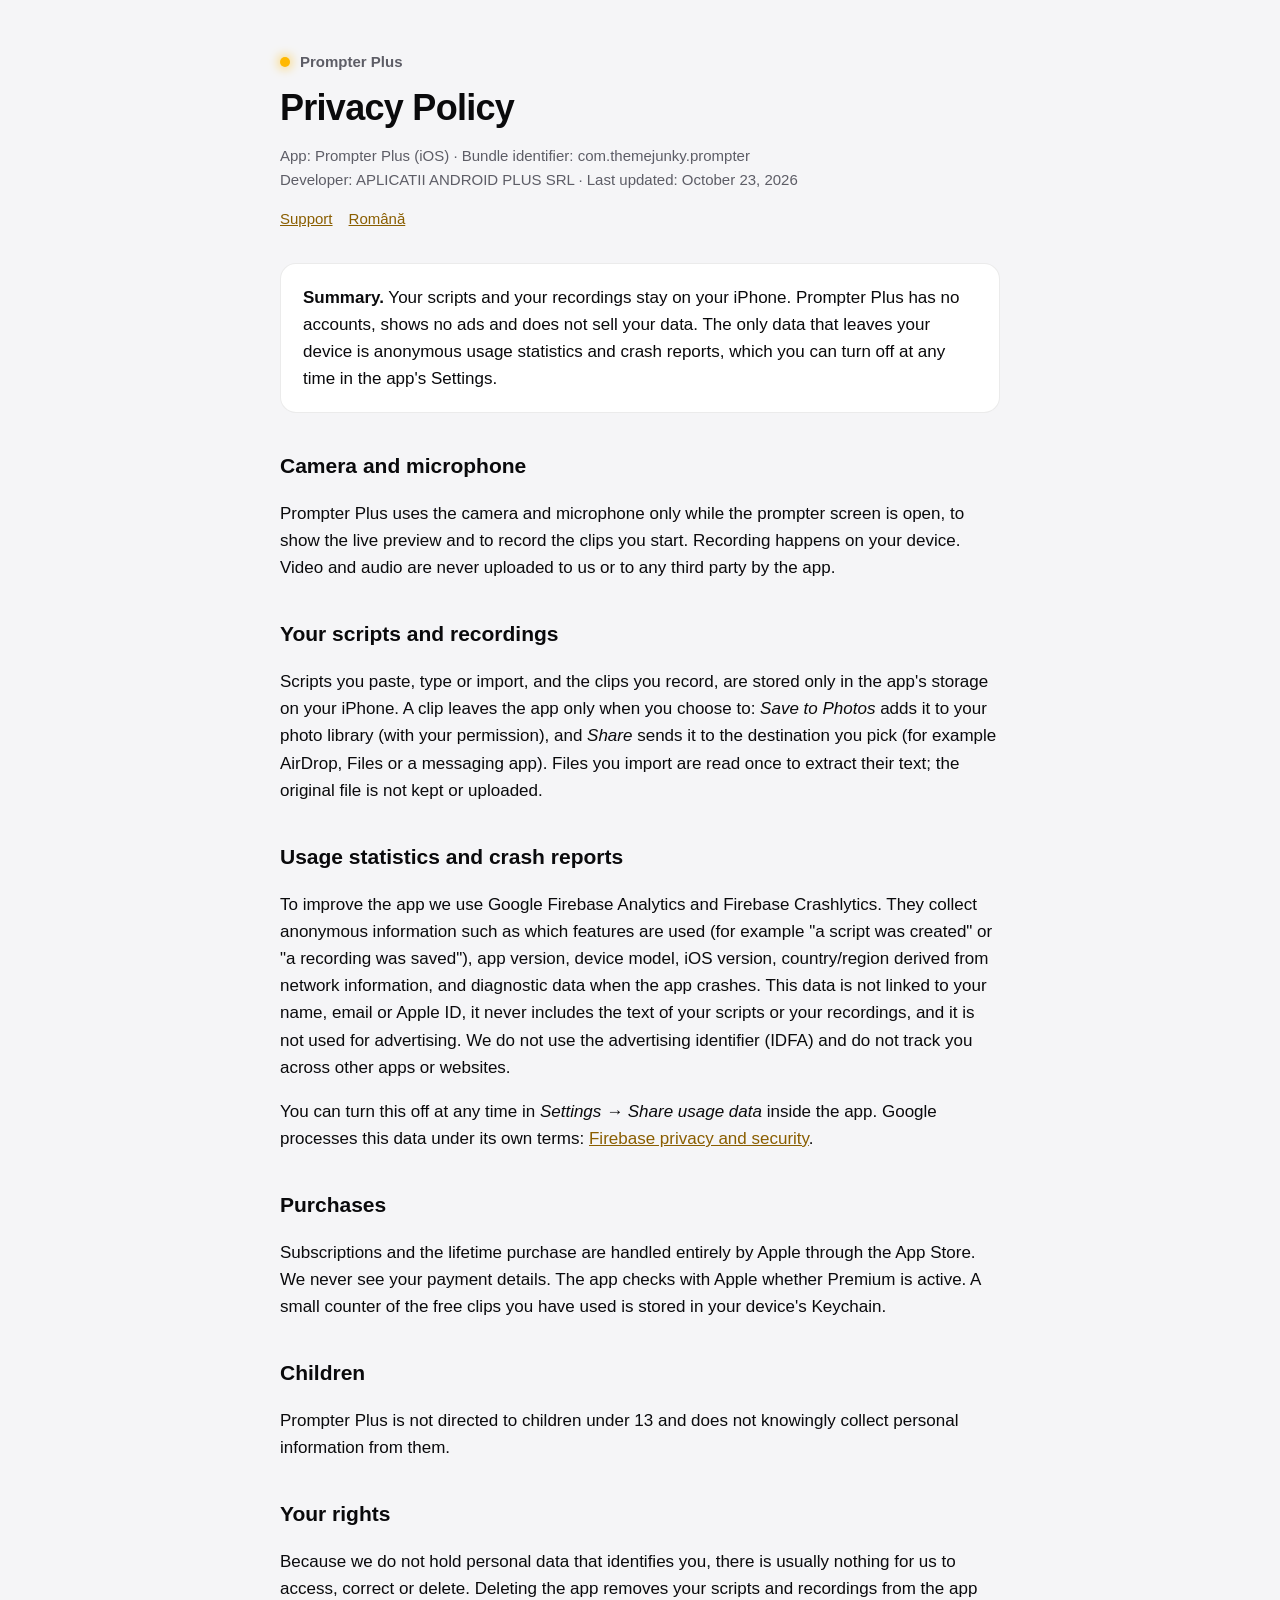
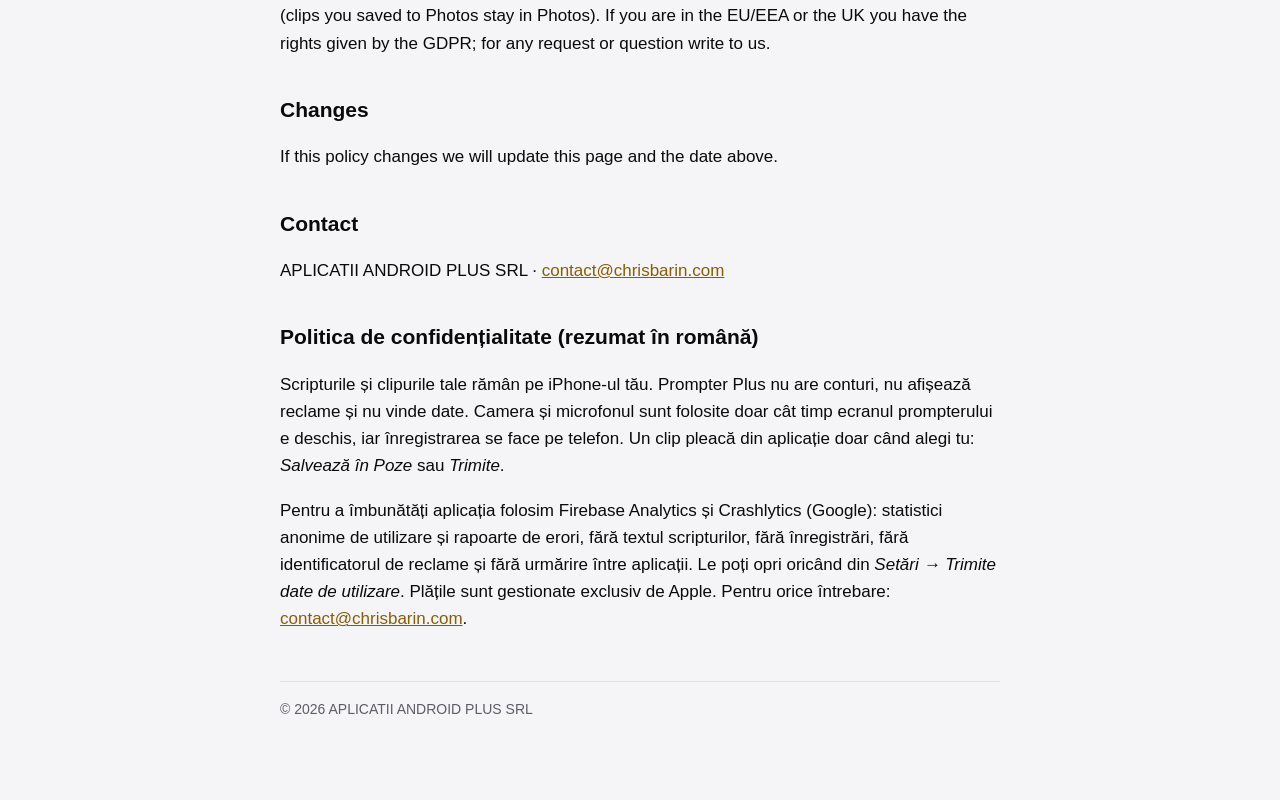
==== index.html @ f7abfdb0 "Prompter Plus privacy policy and support pages Co-Authored-By: Claude Opus 5.5 <noreply@anthropic.co" ====
<!doctype html>
<html lang="en">
<head>
<meta charset="utf-8">
<meta name="viewport" content="width=device-width, initial-scale=1">
<title>Prompter Plus – Privacy Policy</title>
<link rel="stylesheet" href="style.css">
</head>
<body>
<main>
<header>
  <span class="brand"><i></i>Prompter Plus</span>
  <h1>Privacy Policy</h1>
  <p class="meta">App: Prompter Plus (iOS) · Bundle identifier: com.themejunky.prompter<br>
  Developer: APLICATII ANDROID PLUS SRL · Last updated: October 23, 2026</p>
  <nav><a href="support.html">Support</a><a href="#ro">Română</a></nav>
</header>

<div class="card">
  <strong>Summary.</strong> Your scripts and your recordings stay on your iPhone. Prompter Plus has no accounts, shows no ads and does not sell your data. The only data that leaves your device is anonymous usage statistics and crash reports, which you can turn off at any time in the app's Settings.
</div>

<h2>Camera and microphone</h2>
<p>Prompter Plus uses the camera and microphone only while the prompter screen is open, to show the live preview and to record the clips you start. Recording happens on your device. Video and audio are never uploaded to us or to any third party by the app.</p>

<h2>Your scripts and recordings</h2>
<p>Scripts you paste, type or import, and the clips you record, are stored only in the app's storage on your iPhone. A clip leaves the app only when you choose to: <em>Save to Photos</em> adds it to your photo library (with your permission), and <em>Share</em> sends it to the destination you pick (for example AirDrop, Files or a messaging app). Files you import are read once to extract their text; the original file is not kept or uploaded.</p>

<h2>Usage statistics and crash reports</h2>
<p>To improve the app we use Google Firebase Analytics and Firebase Crashlytics. They collect anonymous information such as which features are used (for example "a script was created" or "a recording was saved"), app version, device model, iOS version, country/region derived from network information, and diagnostic data when the app crashes. This data is not linked to your name, email or Apple ID, it never includes the text of your scripts or your recordings, and it is not used for advertising. We do not use the advertising identifier (IDFA) and do not track you across other apps or websites.</p>
<p>You can turn this off at any time in <em>Settings → Share usage data</em> inside the app. Google processes this data under its own terms: <a href="https://firebase.google.com/support/privacy">Firebase privacy and security</a>.</p>

<h2>Purchases</h2>
<p>Subscriptions and the lifetime purchase are handled entirely by Apple through the App Store. We never see your payment details. The app checks with Apple whether Premium is active. A small counter of the free clips you have used is stored in your device's Keychain.</p>

<h2>Children</h2>
<p>Prompter Plus is not directed to children under 13 and does not knowingly collect personal information from them.</p>

<h2>Your rights</h2>
<p>Because we do not hold personal data that identifies you, there is usually nothing for us to access, correct or delete. Deleting the app removes your scripts and recordings from the app (clips you saved to Photos stay in Photos). If you are in the EU/EEA or the UK you have the rights given by the GDPR; for any request or question write to us.</p>

<h2>Changes</h2>
<p>If this policy changes we will update this page and the date above.</p>

<h2>Contact</h2>
<p>APLICATII ANDROID PLUS SRL · <a href="mailto:contact@chrisbarin.com">contact@chrisbarin.com</a></p>

<section id="ro">
<h2>Politica de confidențialitate (rezumat în română)</h2>
<p>Scripturile și clipurile tale rămân pe iPhone-ul tău. Prompter Plus nu are conturi, nu afișează reclame și nu vinde date. Camera și microfonul sunt folosite doar cât timp ecranul prompterului e deschis, iar înregistrarea se face pe telefon. Un clip pleacă din aplicație doar când alegi tu: <em>Salvează în Poze</em> sau <em>Trimite</em>.</p>
<p>Pentru a îmbunătăți aplicația folosim Firebase Analytics și Crashlytics (Google): statistici anonime de utilizare și rapoarte de erori, fără textul scripturilor, fără înregistrări, fără identificatorul de reclame și fără urmărire între aplicații. Le poți opri oricând din <em>Setări → Trimite date de utilizare</em>. Plățile sunt gestionate exclusiv de Apple. Pentru orice întrebare: <a href="mailto:contact@chrisbarin.com">contact@chrisbarin.com</a>.</p>
</section>

<footer>© 2026 APLICATII ANDROID PLUS SRL</footer>
</main>
</body>
</html>
---- style.css ----
:root { --bg: #f5f5f7; --card: #ffffff; --text: #0a0a0c; --muted: #5d5d66; --accent: #8a5e00; --line: rgba(0,0,0,.08); }
@media (prefers-color-scheme: dark) { :root { --bg: #0a0a0c; --card: #17171a; --text: #f5f5f7; --muted: #a1a1aa; --accent: #ffb800; --line: rgba(255,255,255,.08); } }
* { box-sizing: border-box; }
body { margin: 0; background: var(--bg); color: var(--text); font: 17px/1.6 -apple-system, BlinkMacSystemFont, "SF Pro Text", "Segoe UI", Roboto, sans-serif; }
main { max-width: 760px; margin: 0 auto; padding: 48px 20px 80px; }
header { margin-bottom: 32px; }
.brand { display: inline-flex; align-items: center; gap: 10px; font-weight: 600; color: var(--muted); font-size: 15px; }
.brand i { width: 10px; height: 10px; border-radius: 50%; background: #ffb800; box-shadow: 0 0 12px #ffb800; }
h1 { font-size: 36px; line-height: 1.15; margin: 12px 0 8px; letter-spacing: -0.02em; }
h2 { font-size: 21px; margin: 36px 0 8px; }
p, li { color: var(--text); }
.meta { color: var(--muted); font-size: 15px; }
.card { background: var(--card); border: 1px solid var(--line); border-radius: 16px; padding: 20px 22px; margin: 20px 0; }
a { color: var(--accent); }
ul { padding-left: 20px; }
nav { display: flex; gap: 16px; font-size: 15px; margin-top: 8px; }
footer { margin-top: 48px; color: var(--muted); font-size: 14px; border-top: 1px solid var(--line); padding-top: 16px; }
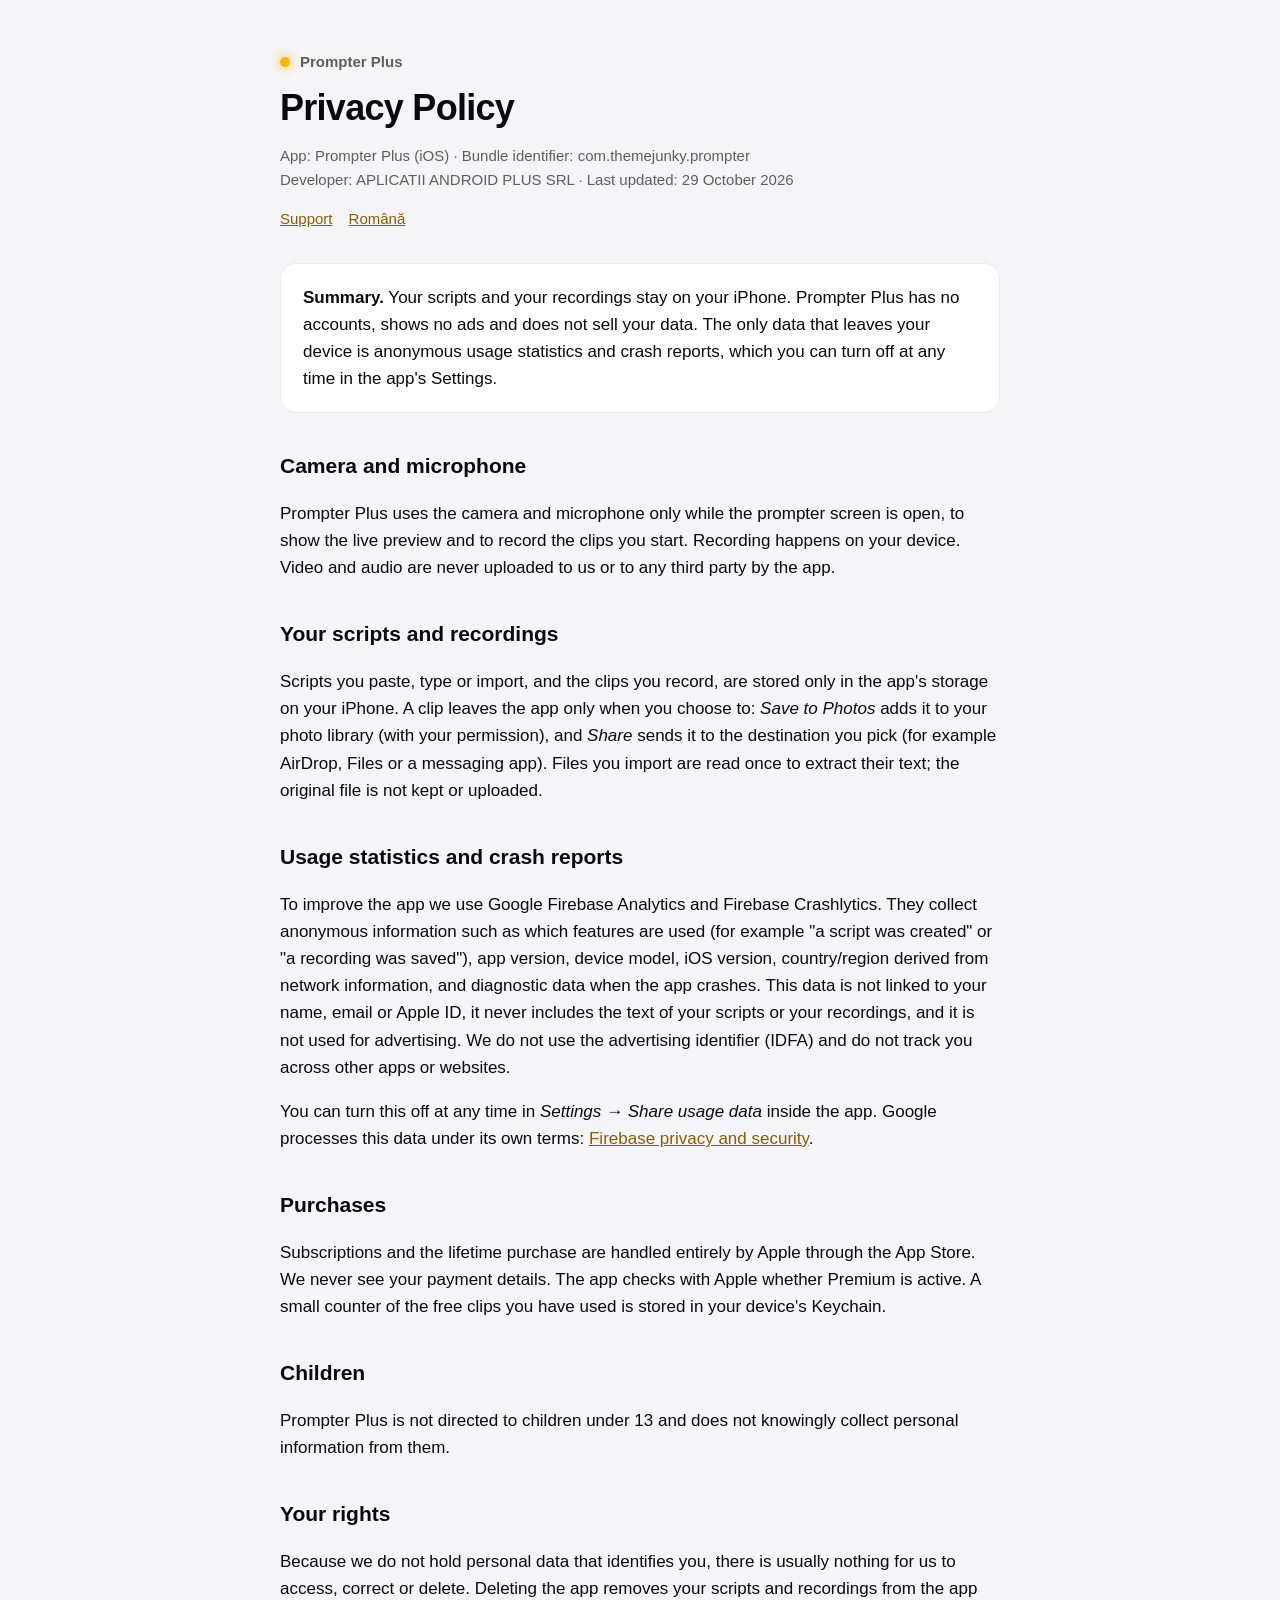
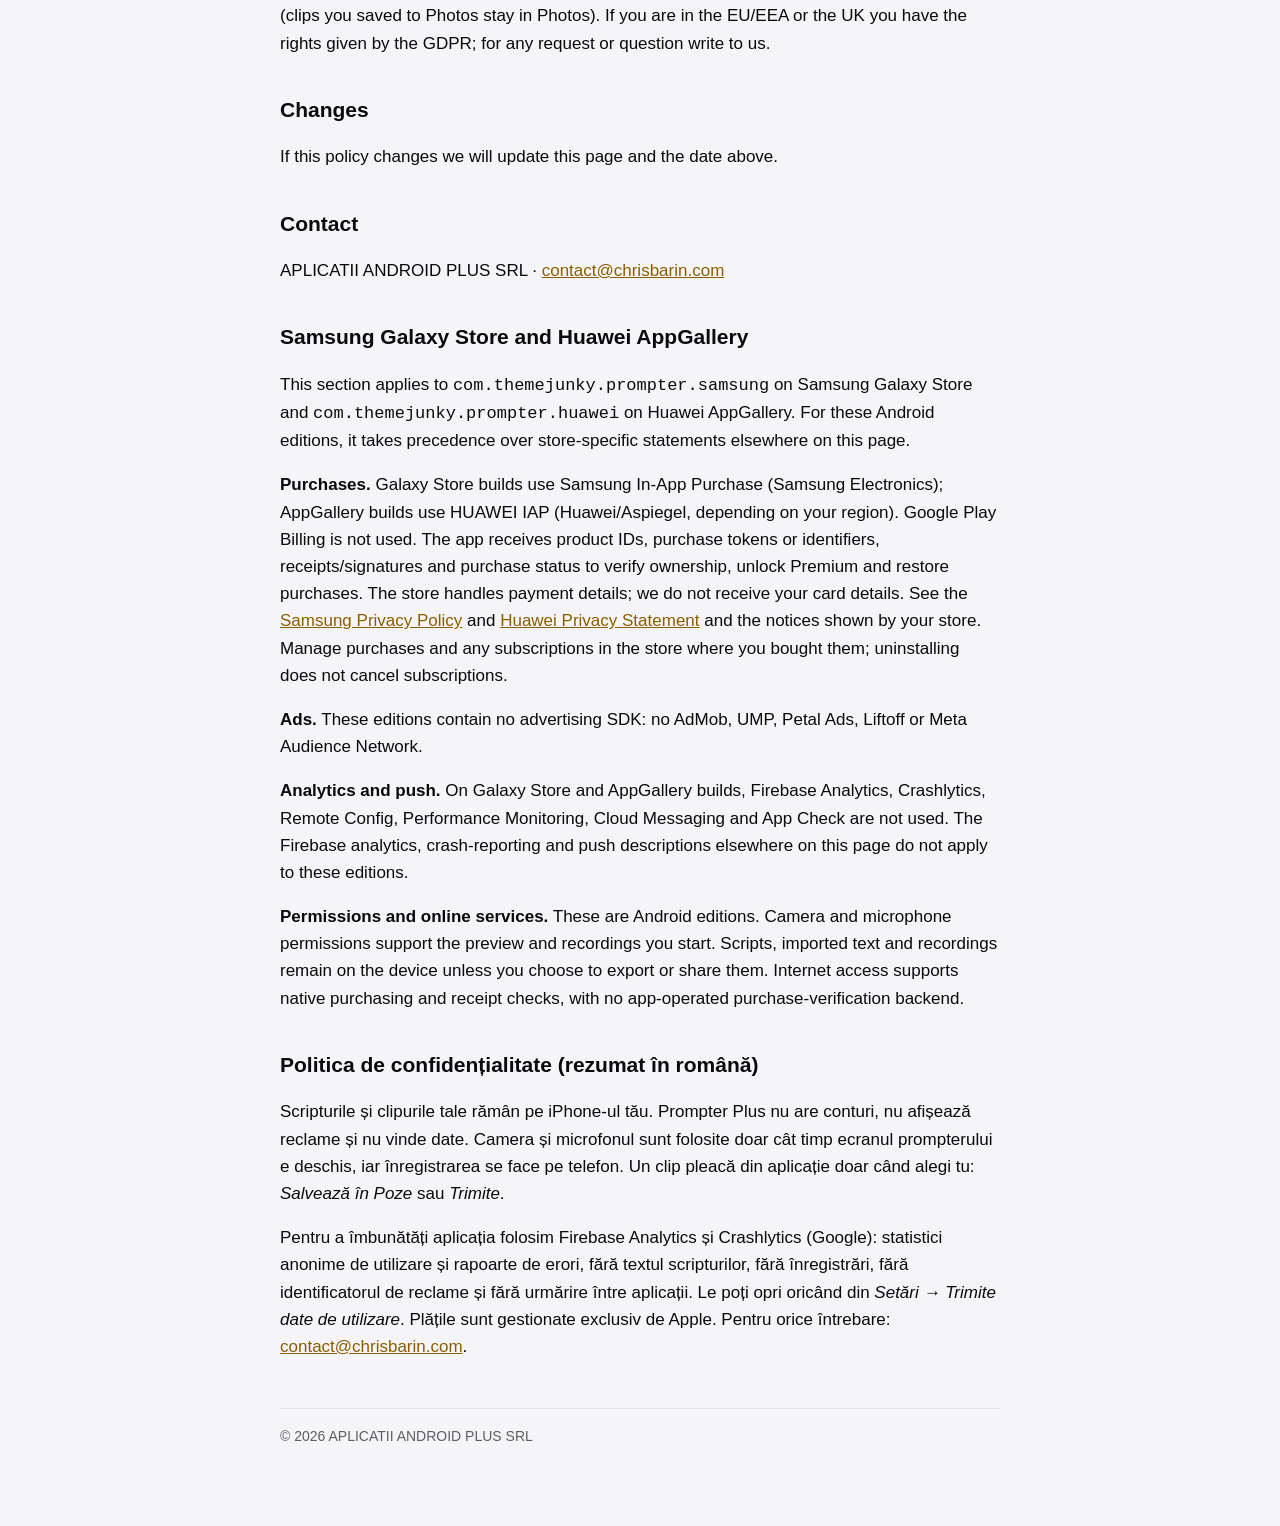
==== commit 43084883: "Add Samsung Galaxy Store and Huawei AppGallery section Co-Authored-By: Claude Opus 5.5 <noreply@anth" ====
--- a/index.html
+++ b/index.html
@@ -12,7 +12,7 @@
   <span class="brand"><i></i>Prompter Plus</span>
   <h1>Privacy Policy</h1>
   <p class="meta">App: Prompter Plus (iOS) · Bundle identifier: com.themejunky.prompter<br>
-  Developer: APLICATII ANDROID PLUS SRL · Last updated: October 23, 2026</p>
+  Developer: APLICATII ANDROID PLUS SRL · Last updated: 29 October 2026</p>
   <nav><a href="support.html">Support</a><a href="#ro">Română</a></nav>
 </header>
 
@@ -45,6 +45,15 @@
 <h2>Contact</h2>
 <p>APLICATII ANDROID PLUS SRL · <a href="mailto:contact@chrisbarin.com">contact@chrisbarin.com</a></p>
 
+<section id="samsung-huawei">
+<h2>Samsung Galaxy Store and Huawei AppGallery</h2>
+<p>This section applies to <code>com.themejunky.prompter.samsung</code> on Samsung Galaxy Store and <code>com.themejunky.prompter.huawei</code> on Huawei AppGallery. For these Android editions, it takes precedence over store-specific statements elsewhere on this page.</p>
+<p><strong>Purchases.</strong> Galaxy Store builds use Samsung In-App Purchase (Samsung Electronics); AppGallery builds use HUAWEI IAP (Huawei/Aspiegel, depending on your region). Google Play Billing is not used. The app receives product IDs, purchase tokens or identifiers, receipts/signatures and purchase status to verify ownership, unlock Premium and restore purchases. The store handles payment details; we do not receive your card details. See the <a href="https://privacy.samsung.com/privacy_policy/en.html">Samsung Privacy Policy</a> and <a href="https://consumer.huawei.com/en/privacy/privacy-statement-huawei/">Huawei Privacy Statement</a> and the notices shown by your store. Manage purchases and any subscriptions in the store where you bought them; uninstalling does not cancel subscriptions.</p>
+<p><strong>Ads.</strong> These editions contain no advertising SDK: no AdMob, UMP, Petal Ads, Liftoff or Meta Audience Network.</p>
+<p><strong>Analytics and push.</strong> On Galaxy Store and AppGallery builds, Firebase Analytics, Crashlytics, Remote Config, Performance Monitoring, Cloud Messaging and App Check are not used. The Firebase analytics, crash-reporting and push descriptions elsewhere on this page do not apply to these editions.</p>
+<p><strong>Permissions and online services.</strong> These are Android editions. Camera and microphone permissions support the preview and recordings you start. Scripts, imported text and recordings remain on the device unless you choose to export or share them. Internet access supports native purchasing and receipt checks, with no app-operated purchase-verification backend.</p>
+</section>
+
 <section id="ro">
 <h2>Politica de confidențialitate (rezumat în română)</h2>
 <p>Scripturile și clipurile tale rămân pe iPhone-ul tău. Prompter Plus nu are conturi, nu afișează reclame și nu vinde date. Camera și microfonul sunt folosite doar cât timp ecranul prompterului e deschis, iar înregistrarea se face pe telefon. Un clip pleacă din aplicație doar când alegi tu: <em>Salvează în Poze</em> sau <em>Trimite</em>.</p>
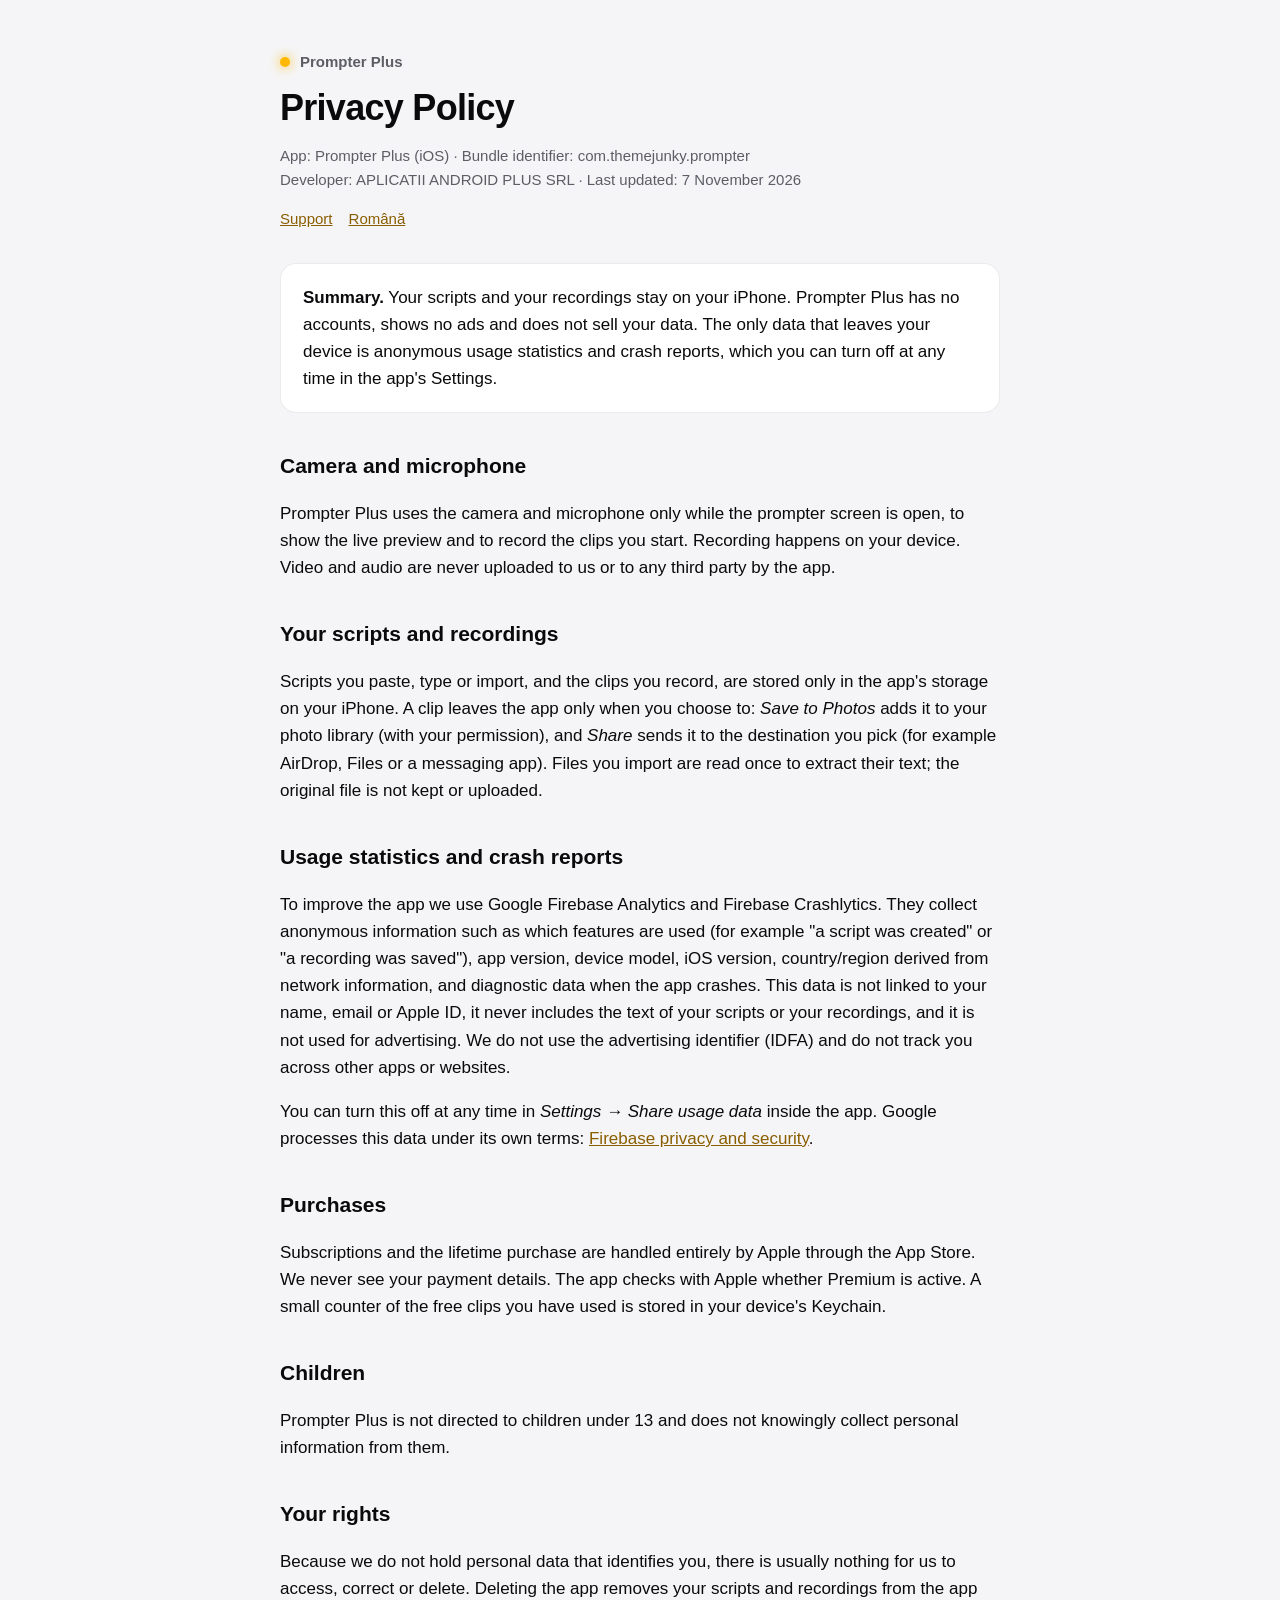
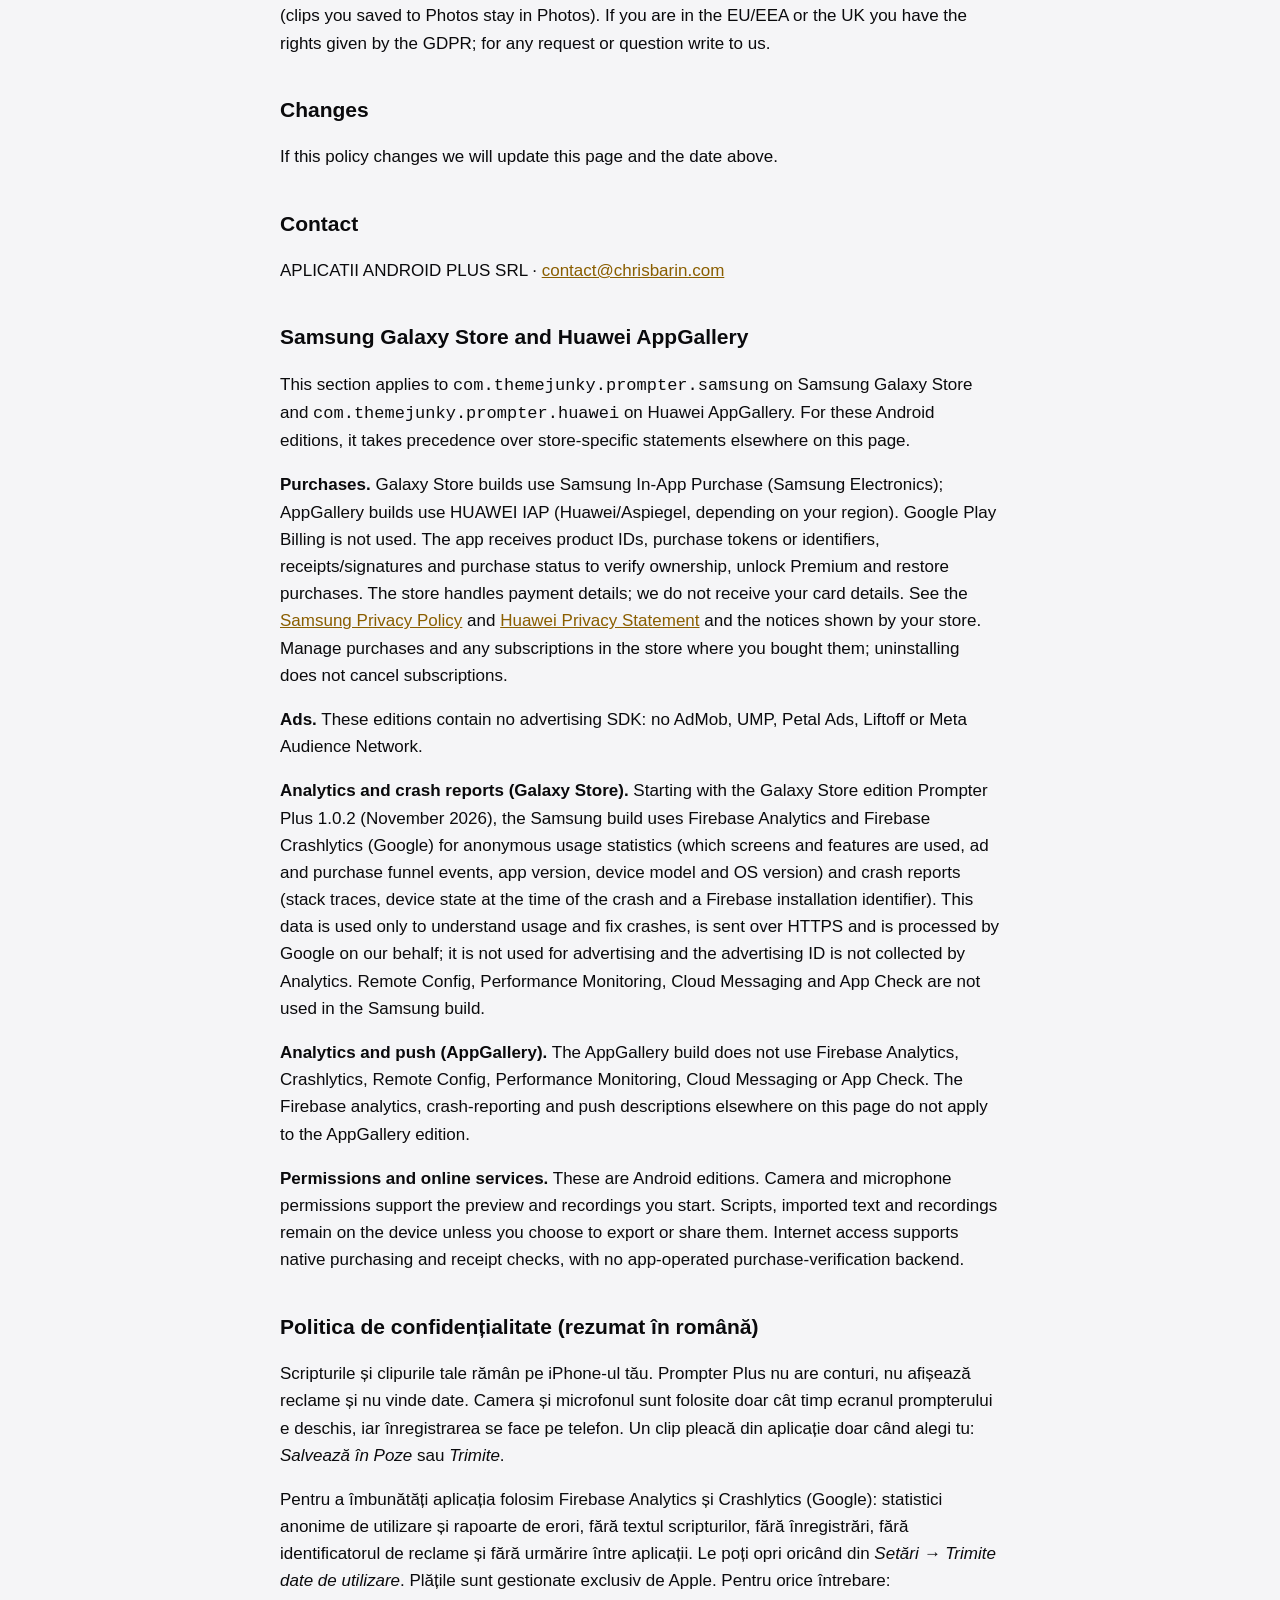
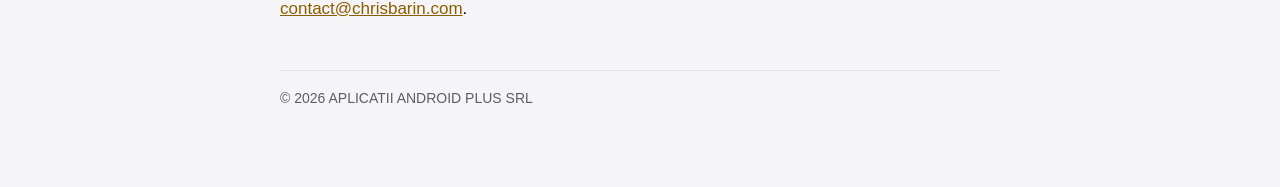
==== commit 9e125fd5: "Samsung edition: Firebase Analytics and Crashlytics (November 2026 update)" ====
--- a/index.html
+++ b/index.html
@@ -12,7 +12,7 @@
   <span class="brand"><i></i>Prompter Plus</span>
   <h1>Privacy Policy</h1>
   <p class="meta">App: Prompter Plus (iOS) · Bundle identifier: com.themejunky.prompter<br>
-  Developer: APLICATII ANDROID PLUS SRL · Last updated: 29 October 2026</p>
+  Developer: APLICATII ANDROID PLUS SRL · Last updated: 7 November 2026</p>
   <nav><a href="support.html">Support</a><a href="#ro">Română</a></nav>
 </header>
 
@@ -50,7 +50,8 @@
 <p>This section applies to <code>com.themejunky.prompter.samsung</code> on Samsung Galaxy Store and <code>com.themejunky.prompter.huawei</code> on Huawei AppGallery. For these Android editions, it takes precedence over store-specific statements elsewhere on this page.</p>
 <p><strong>Purchases.</strong> Galaxy Store builds use Samsung In-App Purchase (Samsung Electronics); AppGallery builds use HUAWEI IAP (Huawei/Aspiegel, depending on your region). Google Play Billing is not used. The app receives product IDs, purchase tokens or identifiers, receipts/signatures and purchase status to verify ownership, unlock Premium and restore purchases. The store handles payment details; we do not receive your card details. See the <a href="https://privacy.samsung.com/privacy_policy/en.html">Samsung Privacy Policy</a> and <a href="https://consumer.huawei.com/en/privacy/privacy-statement-huawei/">Huawei Privacy Statement</a> and the notices shown by your store. Manage purchases and any subscriptions in the store where you bought them; uninstalling does not cancel subscriptions.</p>
 <p><strong>Ads.</strong> These editions contain no advertising SDK: no AdMob, UMP, Petal Ads, Liftoff or Meta Audience Network.</p>
-<p><strong>Analytics and push.</strong> On Galaxy Store and AppGallery builds, Firebase Analytics, Crashlytics, Remote Config, Performance Monitoring, Cloud Messaging and App Check are not used. The Firebase analytics, crash-reporting and push descriptions elsewhere on this page do not apply to these editions.</p>
+<p><strong>Analytics and crash reports (Galaxy Store).</strong> Starting with the Galaxy Store edition Prompter Plus 1.0.2 (November 2026), the Samsung build uses Firebase Analytics and Firebase Crashlytics (Google) for anonymous usage statistics (which screens and features are used, ad and purchase funnel events, app version, device model and OS version) and crash reports (stack traces, device state at the time of the crash and a Firebase installation identifier). This data is used only to understand usage and fix crashes, is sent over HTTPS and is processed by Google on our behalf; it is not used for advertising and the advertising ID is not collected by Analytics. Remote Config, Performance Monitoring, Cloud Messaging and App Check are not used in the Samsung build.</p>
+<p><strong>Analytics and push (AppGallery).</strong> The AppGallery build does not use Firebase Analytics, Crashlytics, Remote Config, Performance Monitoring, Cloud Messaging or App Check. The Firebase analytics, crash-reporting and push descriptions elsewhere on this page do not apply to the AppGallery edition.</p>
 <p><strong>Permissions and online services.</strong> These are Android editions. Camera and microphone permissions support the preview and recordings you start. Scripts, imported text and recordings remain on the device unless you choose to export or share them. Internet access supports native purchasing and receipt checks, with no app-operated purchase-verification backend.</p>
 </section>
 
